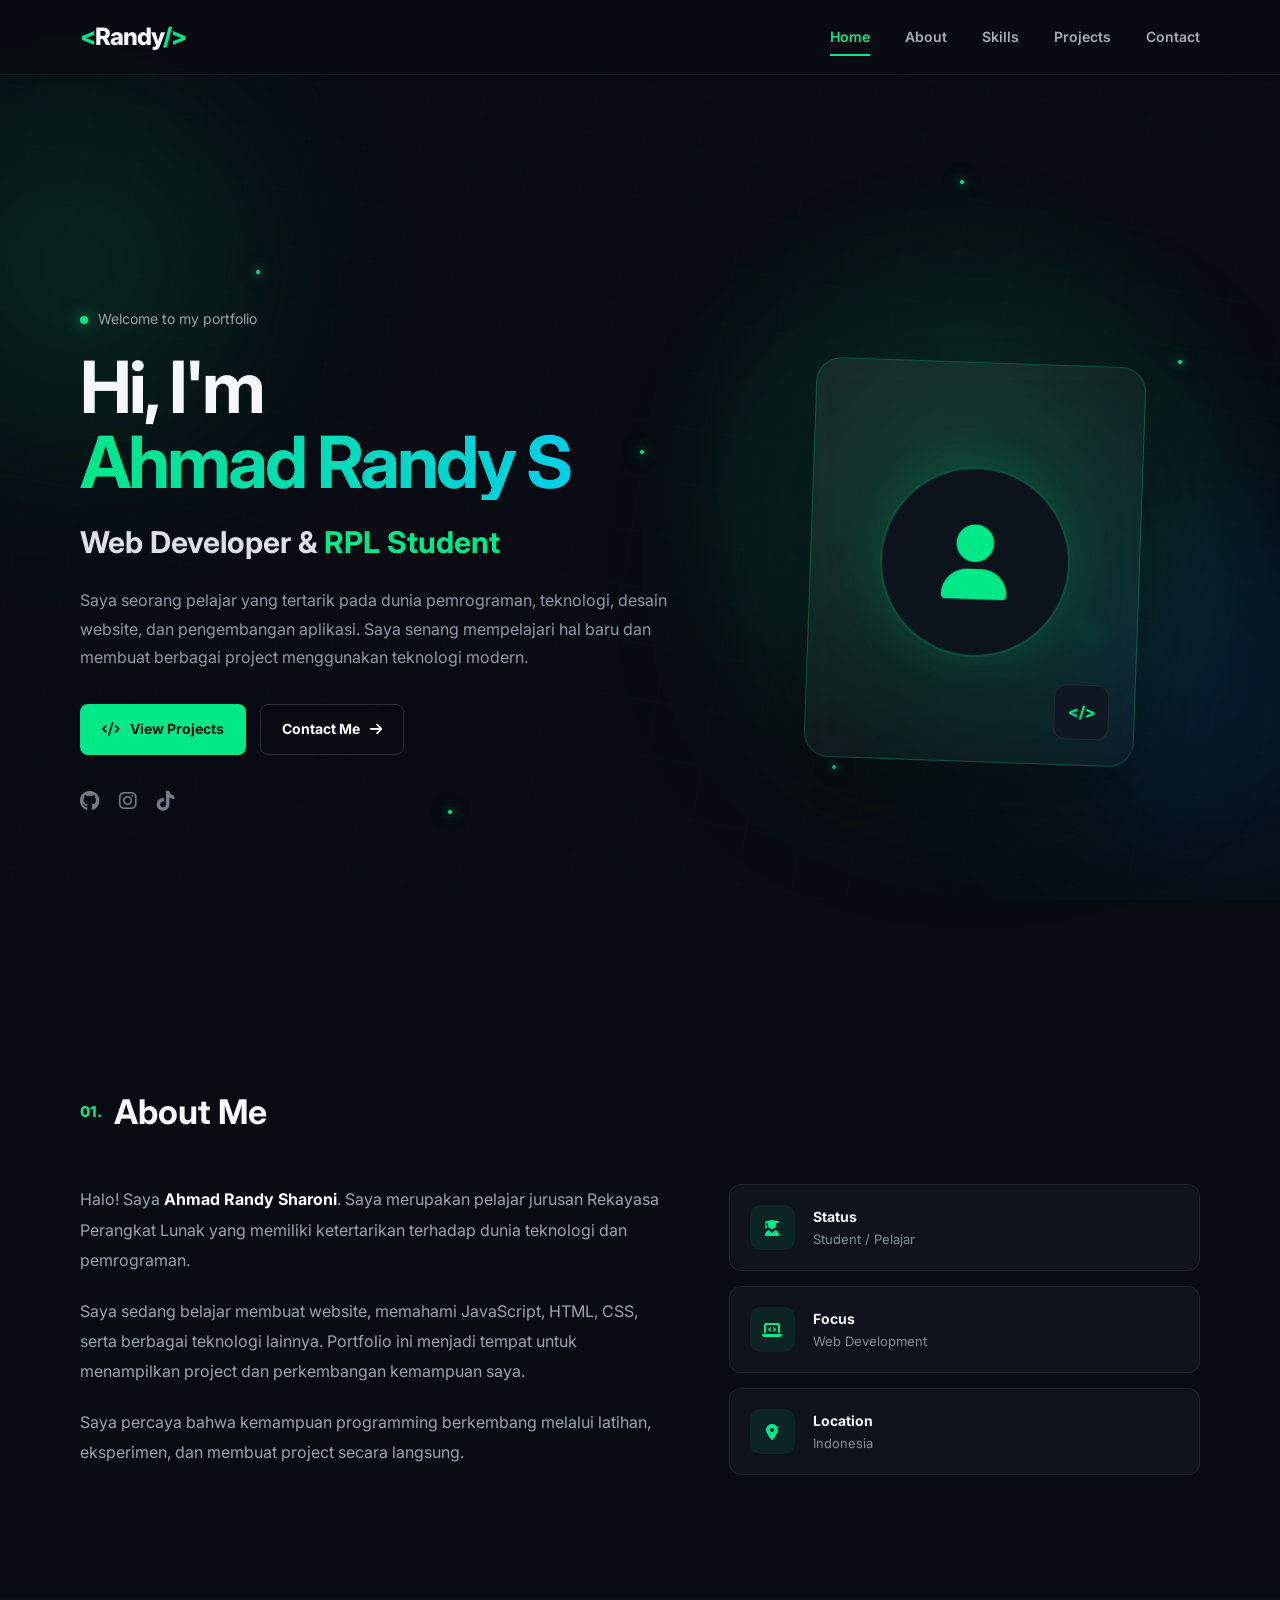
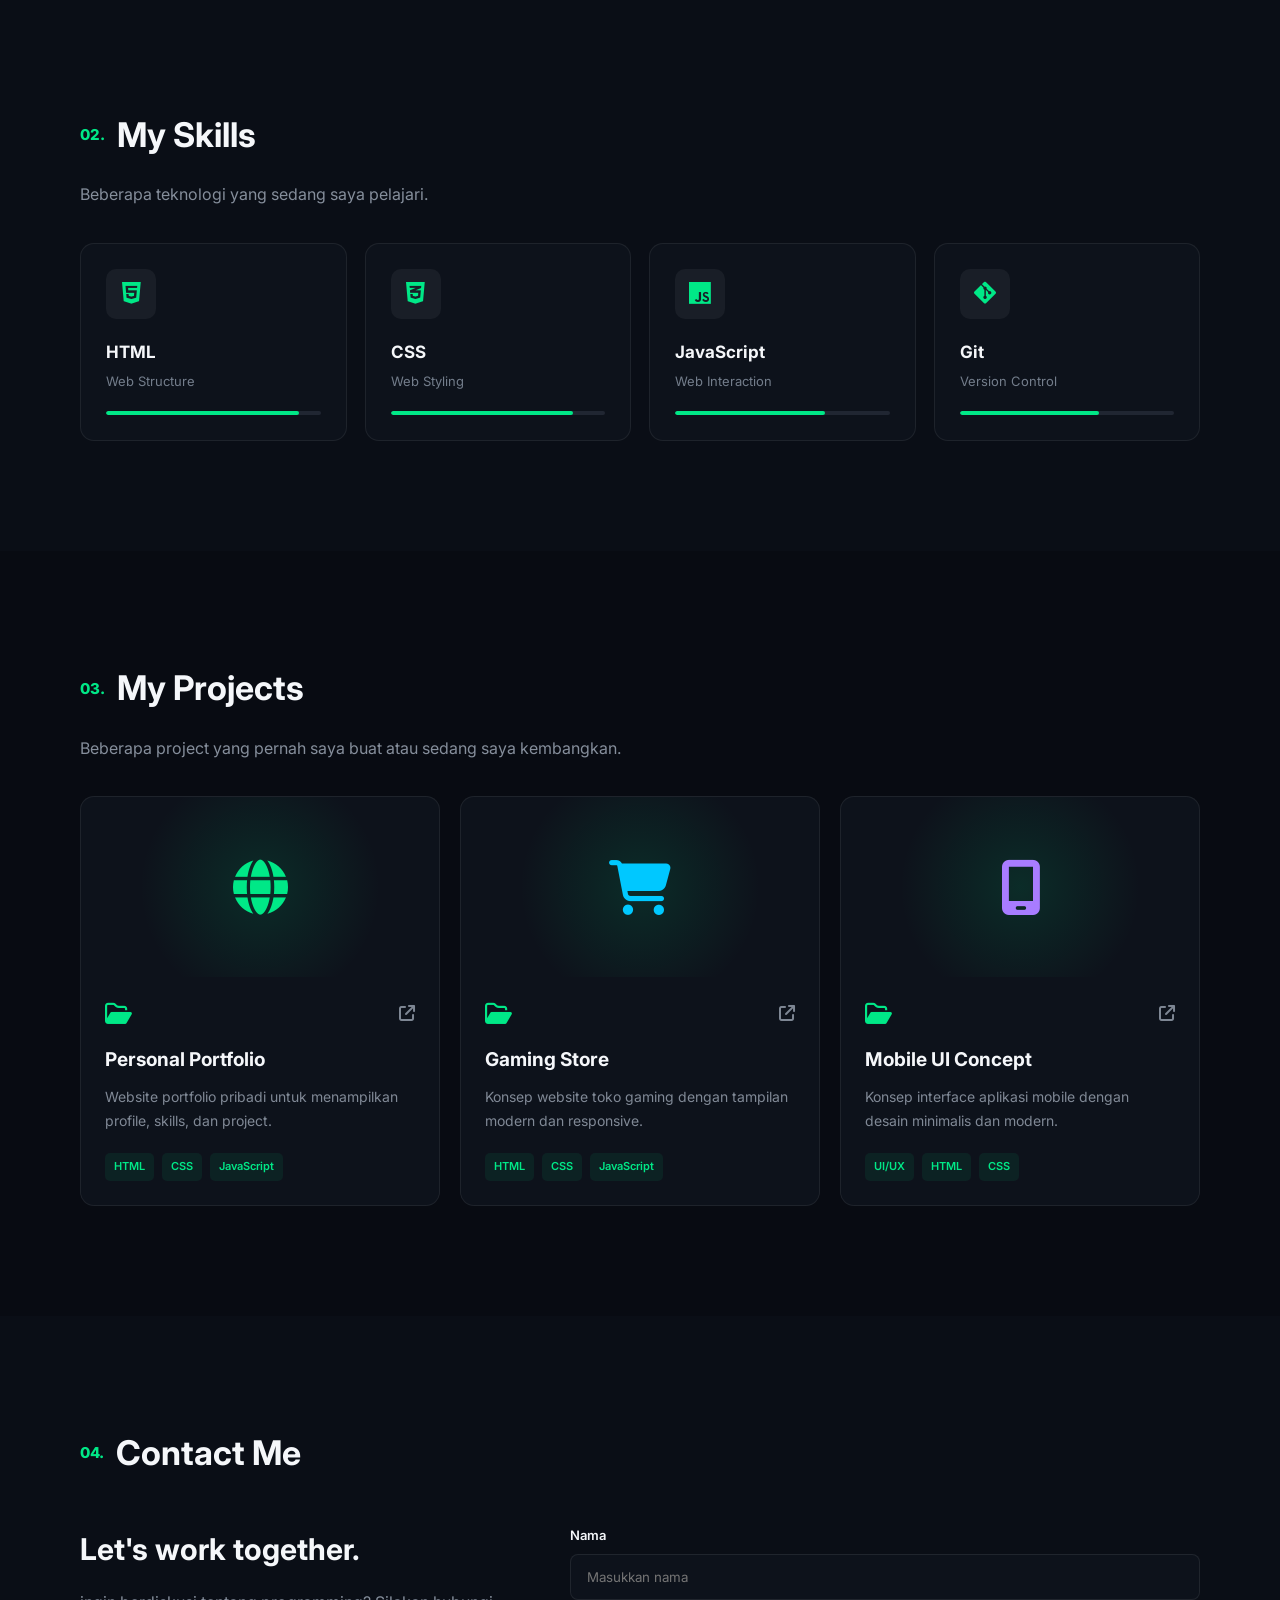
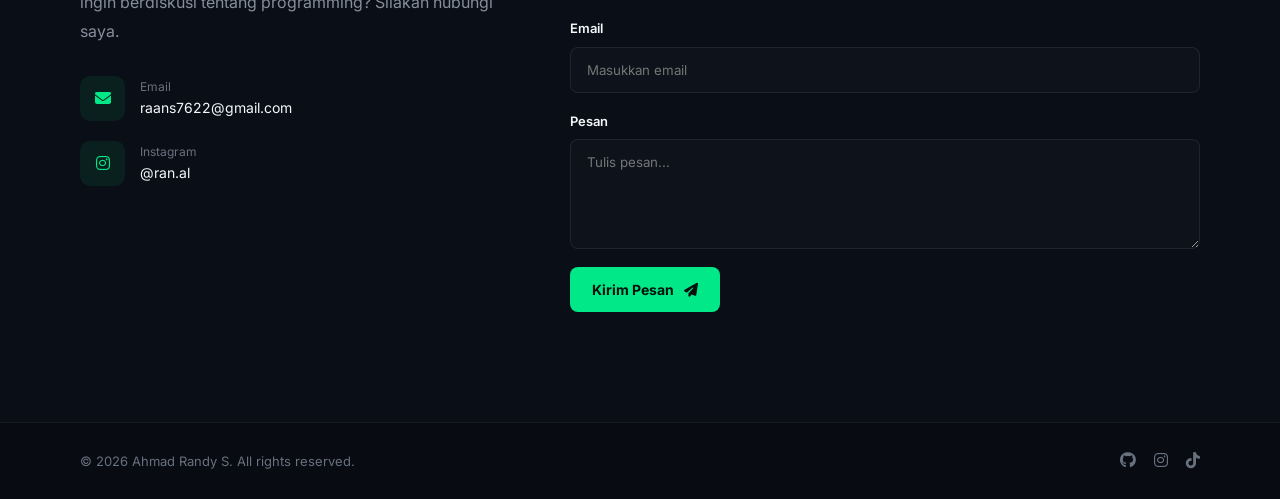
==== index.html @ 03552327 "Add files via upload" ====
<!DOCTYPE html>
<html lang="id">
<head>
    <meta charset="UTF-8">
    <meta name="viewport" content="width=device-width, initial-scale=1.0">

    <title>Portfolio | Ahmad Randy S</title>

    <link rel="stylesheet" href="style.css">

    <!-- Google Fonts -->
    <link rel="preconnect" href="https://fonts.googleapis.com">
    <link rel="preconnect" href="https://fonts.gstatic.com" crossorigin>
    <link href="https://fonts.googleapis.com/css2?family=Inter:wght@400;500;600;700;800&display=swap" rel="stylesheet">

    <!-- Icons -->
    <link rel="stylesheet"
        href="https://cdnjs.cloudflare.com/ajax/libs/font-awesome/6.5.2/css/all.min.css">
</head>

<body>

    <!-- ================= NAVBAR ================= -->
    <header class="navbar">
        <div class="container nav-container">

            <a href="#home" class="logo">
                <span>&lt;</span>Randy<span>/&gt;</span>
            </a>

            <nav class="nav-menu" id="navMenu">
                <a href="#home" class="active">Home</a>
                <a href="#about">About</a>
                <a href="#skills">Skills</a>
                <a href="#projects">Projects</a>
                <a href="#contact">Contact</a>
            </nav>

            <button class="menu-toggle" id="menuToggle">
                <i class="fa-solid fa-bars"></i>
            </button>

        </div>
    </header>


    <!-- ================= HERO ================= -->
    <main>

        <section class="hero" id="home">
            <div class="container hero-container">

                <div class="hero-content">

                    <p class="hero-small">
                        <span class="green-dot"></span>
                        Welcome to my portfolio
                    </p>

                    <h1>
                        Hi, I'm
                        <span class="gradient-text">Ahmad Randy S</span>
                    </h1>

                    <h2>
                        Web Developer &amp; <span>RPL Student</span>
                    </h2>

                    <p class="hero-description">
                        Saya seorang pelajar yang tertarik pada dunia pemrograman,
                        teknologi, desain website, dan pengembangan aplikasi.
                        Saya senang mempelajari hal baru dan membuat berbagai
                        project menggunakan teknologi modern.
                    </p>

                    <div class="hero-buttons">
                        <a href="#projects" class="btn btn-primary">
                            <i class="fa-solid fa-code"></i>
                            View Projects
                        </a>

                        <a href="#contact" class="btn btn-outline">
                            Contact Me
                            <i class="fa-solid fa-arrow-right"></i>
                        </a>
                    </div>

                    <div class="social-icons">
                        <a href="#" aria-label="GitHub">
                            <i class="fa-brands fa-github"></i>
                        </a>

                        <a href="#" aria-label="Instagram">
                            <i class="fa-brands fa-instagram"></i>
                        </a>

                        <a href="#" aria-label="TikTok">
                            <i class="fa-brands fa-tiktok"></i>
                        </a>
                    </div>

                </div>


                <div class="hero-image">
                    <div class="image-glow"></div>

                    <div class="profile-card">
                        <div class="profile-placeholder">
                            <i class="fa-solid fa-user"></i>
                        </div>

                        <div class="code-decoration">
                            <span>&lt;/&gt;</span>
                        </div>
                    </div>
                </div>

            </div>
        </section>


        <!-- ================= ABOUT ================= -->
        <section class="section" id="about">
            <div class="container">

                <div class="section-title">
                    <span>01.</span>
                    <h2>About Me</h2>
                </div>

                <div class="about-grid">

                    <div class="about-text">
                        <p>
                            Halo! Saya <strong>Ahmad Randy Sharoni</strong>.
                            Saya merupakan pelajar jurusan Rekayasa Perangkat
                            Lunak yang memiliki ketertarikan terhadap dunia
                            teknologi dan pemrograman.
                        </p>

                        <p>
                            Saya sedang belajar membuat website, memahami
                            JavaScript, HTML, CSS, serta berbagai teknologi
                            lainnya. Portfolio ini menjadi tempat untuk
                            menampilkan project dan perkembangan kemampuan saya.
                        </p>

                        <p>
                            Saya percaya bahwa kemampuan programming berkembang
                            melalui latihan, eksperimen, dan membuat project
                            secara langsung.
                        </p>
                    </div>

                    <div class="about-info">

                        <div class="info-card">
                            <i class="fa-solid fa-user-graduate"></i>
                            <div>
                                <h3>Status</h3>
                                <p>Student / Pelajar</p>
                            </div>
                        </div>

                        <div class="info-card">
                            <i class="fa-solid fa-laptop-code"></i>
                            <div>
                                <h3>Focus</h3>
                                <p>Web Development</p>
                            </div>
                        </div>

                        <div class="info-card">
                            <i class="fa-solid fa-location-dot"></i>
                            <div>
                                <h3>Location</h3>
                                <p>Indonesia</p>
                            </div>
                        </div>

                    </div>

                </div>
            </div>
        </section>


        <!-- ================= SKILLS ================= -->
        <section class="section skills-section" id="skills">
            <div class="container">

                <div class="section-title">
                    <span>02.</span>
                    <h2>My Skills</h2>
                </div>

                <p class="section-description">
                    Beberapa teknologi yang sedang saya pelajari.
                </p>

                <div class="skills-grid">

                    <div class="skill-card">
                        <div class="skill-icon html">
                            <i class="fa-brands fa-html5"></i>
                        </div>
                        <h3>HTML</h3>
                        <p>Web Structure</p>
                        <div class="skill-bar">
                            <span style="width: 90%"></span>
                        </div>
                    </div>

                    <div class="skill-card">
                        <div class="skill-icon css">
                            <i class="fa-brands fa-css3-alt"></i>
                        </div>
                        <h3>CSS</h3>
                        <p>Web Styling</p>
                        <div class="skill-bar">
                            <span style="width: 85%"></span>
                        </div>
                    </div>

                    <div class="skill-card">
                        <div class="skill-icon js">
                            <i class="fa-brands fa-js"></i>
                        </div>
                        <h3>JavaScript</h3>
                        <p>Web Interaction</p>
                        <div class="skill-bar">
                            <span style="width: 70%"></span>
                        </div>
                    </div>

                    <div class="skill-card">
                        <div class="skill-icon git">
                            <i class="fa-brands fa-git-alt"></i>
                        </div>
                        <h3>Git</h3>
                        <p>Version Control</p>
                        <div class="skill-bar">
                            <span style="width: 65%"></span>
                        </div>
                    </div>

                </div>

            </div>
        </section>


        <!-- ================= PROJECTS ================= -->
        <section class="section" id="projects">
            <div class="container">

                <div class="section-title">
                    <span>03.</span>
                    <h2>My Projects</h2>
                </div>

                <p class="section-description">
                    Beberapa project yang pernah saya buat atau sedang saya
                    kembangkan.
                </p>

                <div class="projects-grid">

                    <article class="project-card">

                        <div class="project-image">
                            <i class="fa-solid fa-globe"></i>
                        </div>

                        <div class="project-content">
                            <div class="project-top">
                                <i class="fa-regular fa-folder-open"></i>

                                <div>
                                    <a href="#" aria-label="Project link">
                                        <i class="fa-solid fa-arrow-up-right-from-square"></i>
                                    </a>
                                </div>
                            </div>

                            <h3>Personal Portfolio</h3>

                            <p>
                                Website portfolio pribadi untuk menampilkan
                                profile, skills, dan project.
                            </p>

                            <div class="project-tech">
                                <span>HTML</span>
                                <span>CSS</span>
                                <span>JavaScript</span>
                            </div>
                        </div>

                    </article>


                    <article class="project-card">

                        <div class="project-image project-two">
                            <i class="fa-solid fa-cart-shopping"></i>
                        </div>

                        <div class="project-content">
                            <div class="project-top">
                                <i class="fa-regular fa-folder-open"></i>

                                <div>
                                    <a href="#" aria-label="Project link">
                                        <i class="fa-solid fa-arrow-up-right-from-square"></i>
                                    </a>
                                </div>
                            </div>

                            <h3>Gaming Store</h3>

                            <p>
                                Konsep website toko gaming dengan tampilan
                                modern dan responsive.
                            </p>

                            <div class="project-tech">
                                <span>HTML</span>
                                <span>CSS</span>
                                <span>JavaScript</span>
                            </div>
                        </div>

                    </article>


                    <article class="project-card">

                        <div class="project-image project-three">
                            <i class="fa-solid fa-mobile-screen"></i>
                        </div>

                        <div class="project-content">
                            <div class="project-top">
                                <i class="fa-regular fa-folder-open"></i>

                                <div>
                                    <a href="#" aria-label="Project link">
                                        <i class="fa-solid fa-arrow-up-right-from-square"></i>
                                    </a>
                                </div>
                            </div>

                            <h3>Mobile UI Concept</h3>

                            <p>
                                Konsep interface aplikasi mobile dengan
                                desain minimalis dan modern.
                            </p>

                            <div class="project-tech">
                                <span>UI/UX</span>
                                <span>HTML</span>
                                <span>CSS</span>
                            </div>
                        </div>

                    </article>

                </div>

            </div>
        </section>


        <!-- ================= CONTACT ================= -->
        <section class="section contact-section" id="contact">
            <div class="container">

                <div class="section-title">
                    <span>04.</span>
                    <h2>Contact Me</h2>
                </div>

                <div class="contact-container">

                    <div class="contact-text">
                        <h3>Let's work together.</h3>

                        <p>ingin berdiskusi
                            tentang programming? Silakan hubungi saya.
                        </p>

                        <div class="contact-item">
                            <i class="fa-solid fa-envelope"></i>
                            <div>
                                <span>Email</span>
                                <p>raans7622@gmail.com</p>
                            </div>
                        </div>

                        <div class="contact-item">
                            <i class="fa-brands fa-instagram"></i>
                            <div>
                                <span>Instagram</span>
                                <p>@ran.al</p>
                            </div>
                        </div>
                    </div>


                    <form class="contact-form" id="contactForm">

                        <div class="input-group">
                            <label for="name">Nama</label>
                            <input
                                type="text"
                                id="name"
                                placeholder="Masukkan nama"
                                required>
                        </div>

                        <div class="input-group">
                            <label for="email">Email</label>
                            <input
                                type="email"
                                id="email"
                                placeholder="Masukkan email"
                                required>
                        </div>

                        <div class="input-group">
                            <label for="message">Pesan</label>
                            <textarea
                                id="message"
                                rows="5"
                                placeholder="Tulis pesan..."
                                required></textarea>
                        </div>

                        <button type="submit" class="btn btn-primary">
                            Kirim Pesan
                            <i class="fa-solid fa-paper-plane"></i>
                        </button>

                    </form>

                </div>

            </div>
        </section>

    </main>


    <!-- ================= FOOTER ================= -->
    <footer>
        <div class="container footer-container">

            <p>
                © <span id="year"></span> Ahmad Randy S. All rights reserved.
            </p>

            <div class="footer-social">
                <a href="#"><i class="fa-brands fa-github"></i></a>
                <a href="#"><i class="fa-brands fa-instagram"></i></a>
                <a href="#"><i class="fa-brands fa-tiktok"></i></a>
            </div>

        </div>
    </footer>


    <script src="script.js"></script>

</body>
<div class="animated-background">
    <div class="bg-grid"></div>

    <span class="particle"></span>
    <span class="particle"></span>
    <span class="particle"></span>
    <span class="particle"></span>
    <span class="particle"></span>
    <span class="particle"></span>
    <span class="particle"></span>
    <span class="particle"></span>

    <div class="glow glow-1"></div>
    <div class="glow glow-2"></div>
</div>
</html>
---- style.css ----
/* =====================================================
   RESET
===================================================== */

* {
    margin: 0;
    padding: 0;
    box-sizing: border-box;
}

html {
    scroll-behavior: smooth;
}

body {
    font-family: "Inter", sans-serif;
    background: #080b12;
    color: #f5f7fa;
    line-height: 1.6;
    overflow-x: hidden;
}

a {
    color: inherit;
    text-decoration: none;
}

button,
input,
textarea {
    font-family: inherit;
}

.container {
    width: min(1120px, 90%);
    margin: auto;
}


/* =====================================================
   NAVBAR
===================================================== */

.navbar {
    position: fixed;
    top: 0;
    left: 0;
    width: 100%;
    height: 75px;
    z-index: 1000;

    background: rgba(8, 11, 18, 0.82);
    backdrop-filter: blur(15px);

    border-bottom: 1px solid rgba(255, 255, 255, 0.06);
}

.nav-container {
    height: 100%;
    display: flex;
    align-items: center;
    justify-content: space-between;
}

.logo {
    font-size: 24px;
    font-weight: 800;
    letter-spacing: -1px;
}

.logo span {
    color: #00e887;
}

.nav-menu {
    display: flex;
    gap: 35px;
}

.nav-menu a {
    position: relative;
    color: #a7adb8;
    font-size: 14px;
    font-weight: 600;
    transition: 0.3s;
}

.nav-menu a:hover,
.nav-menu a.active {
    color: #00e887;
}

.nav-menu a::after {
    content: "";
    position: absolute;
    width: 0;
    height: 2px;
    left: 0;
    bottom: -8px;
    background: #00e887;
    transition: 0.3s;
}

.nav-menu a:hover::after,
.nav-menu a.active::after {
    width: 100%;
}

.menu-toggle {
    display: none;
    border: 0;
    background: none;
    color: white;
    font-size: 24px;
    cursor: pointer;
}


/* =====================================================
   HERO
===================================================== */

.hero {
    min-height: 100vh;
    display: flex;
    align-items: center;
    padding-top: 75px;

    background:
        radial-gradient(
            circle at 75% 45%,
            rgba(0, 232, 135, 0.13),
            transparent 30%
        );
}

.hero-container {
    display: grid;
    grid-template-columns: 1.15fr 0.85fr;
    align-items: center;
    gap: 60px;
}

.hero-small {
    display: flex;
    align-items: center;
    gap: 10px;

    color: #9aa2ae;
    font-size: 14px;
    margin-bottom: 18px;
}

.green-dot {
    width: 8px;
    height: 8px;
    border-radius: 50%;
    background: #00e887;
    box-shadow: 0 0 15px #00e887;
}

.hero h1 {
    font-size: clamp(42px, 6vw, 72px);
    line-height: 1.05;
    letter-spacing: -3px;
    margin-bottom: 18px;
}

.gradient-text {
    display: block;

    background: linear-gradient(
        90deg,
        #00e887,
        #00c8ff
    );

    -webkit-background-clip: text;
    -webkit-text-fill-color: transparent;
}

.hero h2 {
    font-size: clamp(20px, 3vw, 30px);
    color: #dce0e6;
    margin-bottom: 20px;
}

.hero h2 span {
    color: #00e887;
}

.hero-description {
    max-width: 620px;
    color: #929aa8;
    font-size: 16px;
    line-height: 1.8;
}

.hero-buttons {
    display: flex;
    gap: 14px;
    margin-top: 32px;
}

.btn {
    display: inline-flex;
    align-items: center;
    justify-content: center;
    gap: 10px;

    padding: 13px 21px;
    border-radius: 8px;

    font-size: 14px;
    font-weight: 700;

    cursor: pointer;
    border: 1px solid transparent;

    transition: 0.3s;
}

.btn-primary {
    background: #00e887;
    color: #06110c;
}

.btn-primary:hover {
    transform: translateY(-3px);
    box-shadow: 0 10px 30px rgba(0, 232, 135, 0.25);
}

.btn-outline {
    border-color: rgba(255, 255, 255, 0.15);
    color: #fff;
}

.btn-outline:hover {
    border-color: #00e887;
    color: #00e887;
}

.social-icons {
    display: flex;
    gap: 20px;
    margin-top: 30px;
}

.social-icons a {
    color: #747c89;
    font-size: 20px;
    transition: 0.3s;
}

.social-icons a:hover {
    color: #00e887;
    transform: translateY(-3px);
}


/* =====================================================
   PROFILE IMAGE
===================================================== */

.hero-image {
    position: relative;
    display: flex;
    justify-content: center;
    align-items: center;
}

.image-glow {
    position: absolute;

    width: 300px;
    height: 300px;

    background: #00e887;
    filter: blur(130px);
    opacity: 0.12;
}

.profile-card {
    position: relative;

    width: 330px;
    height: 400px;

    display: flex;
    align-items: center;
    justify-content: center;

    border: 1px solid rgba(0, 232, 135, 0.25);
    border-radius: 25px;

    background:
        linear-gradient(
            145deg,
            rgba(255,255,255,0.06),
            rgba(255,255,255,0.015)
        );

    backdrop-filter: blur(10px);

    transform: rotate(2deg);

    box-shadow:
        0 30px 80px rgba(0, 0, 0, 0.4);
}

.profile-placeholder {
    width: 190px;
    height: 190px;

    border-radius: 50%;

    display: flex;
    align-items: center;
    justify-content: center;

    font-size: 75px;
    color: #00e887;

    border: 2px solid rgba(0, 232, 135, 0.3);

    background: #0d131d;

    box-shadow:
        0 0 50px rgba(0, 232, 135, 0.12);
}

.code-decoration {
    position: absolute;
    bottom: 25px;
    right: 25px;

    width: 55px;
    height: 55px;

    display: flex;
    align-items: center;
    justify-content: center;

    border-radius: 12px;

    background: #101722;
    border: 1px solid rgba(255,255,255,0.08);

    color: #00e887;
    font-weight: 800;
}


/* =====================================================
   SECTION
===================================================== */

.section {
    padding: 110px 0;
}

.section-title {
    display: flex;
    align-items: center;
    gap: 12px;
    margin-bottom: 45px;
}

.section-title span {
    color: #00e887;
    font-weight: 800;
    font-size: 15px;
}

.section-title h2 {
    font-size: 34px;
}

.section-description {
    color: #858e9b;
    margin-top: -25px;
    margin-bottom: 35px;
}


/* =====================================================
   ABOUT
===================================================== */

.about-grid {
    display: grid;
    grid-template-columns: 1fr 0.8fr;
    gap: 60px;
}

.about-text p {
    color: #9ca4b1;
    margin-bottom: 20px;
    line-height: 1.9;
}

.about-text strong {
    color: #fff;
}

.about-info {
    display: flex;
    flex-direction: column;
    gap: 15px;
}

.info-card {
    display: flex;
    align-items: center;
    gap: 18px;

    padding: 20px;

    background: #0d121b;
    border: 1px solid rgba(255,255,255,0.07);
    border-radius: 12px;

    transition: 0.3s;
}

.info-card:hover {
    transform: translateX(5px);
    border-color: rgba(0,232,135,0.25);
}

.info-card > i {
    width: 45px;
    height: 45px;

    display: flex;
    align-items: center;
    justify-content: center;

    border-radius: 10px;

    color: #00e887;
    background: rgba(0,232,135,0.08);
}

.info-card h3 {
    font-size: 14px;
}

.info-card p {
    color: #858e9b;
    font-size: 13px;
}


/* =====================================================
   SKILLS
===================================================== */

.skills-section {
    background: #0a0e16;
}

.skills-grid {
    display: grid;
    grid-template-columns: repeat(4, 1fr);
    gap: 18px;
}

.skill-card {
    padding: 25px;

    border: 1px solid rgba(255,255,255,0.07);
    background: #0d121b;

    border-radius: 14px;

    transition: 0.3s;
}

.skill-card:hover {
    transform: translateY(-7px);
    border-color: rgba(0,232,135,0.25);
}

.skill-icon {
    width: 50px;
    height: 50px;

    display: flex;
    align-items: center;
    justify-content: center;

    border-radius: 10px;

    background: rgba(255,255,255,0.05);

    font-size: 25px;
    color: #00e887;

    margin-bottom: 20px;
}

.skill-card h3 {
    font-size: 17px;
}

.skill-card p {
    color: #737d8b;
    font-size: 13px;
    margin-top: 5px;
}

.skill-bar {
    height: 4px;
    margin-top: 20px;

    background: #202632;
    border-radius: 10px;
    overflow: hidden;
}

.skill-bar span {
    display: block;
    height: 100%;
    background: #00e887;
    border-radius: inherit;
}


/* =====================================================
   PROJECTS
===================================================== */

.projects-grid {
    display: grid;
    grid-template-columns: repeat(3, 1fr);
    gap: 20px;
}

.project-card {
    overflow: hidden;

    background: #0d121b;
    border: 1px solid rgba(255,255,255,0.07);

    border-radius: 14px;

    transition: 0.3s;
}

.project-card:hover {
    transform: translateY(-8px);
    border-color: rgba(0,232,135,0.25);
}

.project-image {
    height: 180px;

    display: flex;
    align-items: center;
    justify-content: center;

    font-size: 55px;
    color: #00e887;

    background:
        radial-gradient(
            circle,
            rgba(0,232,135,0.12),
            transparent 60%
        );
}

.project-two {
    color: #00c8ff;
}

.project-three {
    color: #a87cff;
}

.project-content {
    padding: 24px;
}

.project-top {
    display: flex;
    justify-content: space-between;
    margin-bottom: 18px;
}

.project-top > i {
    color: #00e887;
    font-size: 24px;
}

.project-top a {
    color: #7e8794;
}

.project-top a:hover {
    color: #00e887;
}

.project-content h3 {
    font-size: 19px;
    margin-bottom: 10px;
}

.project-content p {
    color: #808996;
    font-size: 14px;
    line-height: 1.7;
}

.project-tech {
    display: flex;
    gap: 8px;
    flex-wrap: wrap;

    margin-top: 20px;
}

.project-tech span {
    padding: 5px 9px;

    border-radius: 5px;

    background: rgba(0,232,135,0.07);
    color: #00e887;

    font-size: 11px;
    font-weight: 600;
}


/* =====================================================
   CONTACT
===================================================== */

.contact-section {
    background: #0a0e16;
}

.contact-container {
    display: grid;
    grid-template-columns: 0.8fr 1.2fr;
    gap: 70px;
}

.contact-text h3 {
    font-size: 30px;
    margin-bottom: 15px;
}

.contact-text > p {
    color: #858e9b;
    line-height: 1.8;
    margin-bottom: 30px;
}

.contact-item {
    display: flex;
    align-items: center;
    gap: 15px;

    margin-bottom: 20px;
}

.contact-item > i {
    width: 45px;
    height: 45px;

    display: flex;
    align-items: center;
    justify-content: center;

    color: #00e887;
    background: rgba(0,232,135,0.08);
    border-radius: 10px;
}

.contact-item span {
    display: block;
    font-size: 12px;
    color: #68717e;
}

.contact-item p {
    font-size: 14px;
}

.contact-form {
    display: flex;
    flex-direction: column;
    gap: 18px;
}

.input-group {
    display: flex;
    flex-direction: column;
    gap: 8px;
}

.input-group label {
    font-size: 13px;
    font-weight: 600;
}

.input-group input,
.input-group textarea {
    width: 100%;

    padding: 14px 16px;

    color: white;
    background: #0d121b;

    border: 1px solid rgba(255,255,255,0.08);
    border-radius: 8px;

    outline: none;
    resize: vertical;

    transition: 0.3s;
}

.input-group input:focus,
.input-group textarea:focus {
    border-color: #00e887;
    box-shadow: 0 0 0 3px rgba(0,232,135,0.07);
}

.contact-form .btn {
    align-self: flex-start;
}


/* =====================================================
   FOOTER
===================================================== */

footer {
    border-top: 1px solid rgba(255,255,255,0.06);
    padding: 25px 0;
}

.footer-container {
    display: flex;
    align-items: center;
    justify-content: space-between;
}

footer p {
    color: #68717e;
    font-size: 13px;
}

.footer-social {
    display: flex;
    gap: 18px;
}

.footer-social a {
    color: #68717e;
    transition: 0.3s;
}

.footer-social a:hover {
    color: #00e887;
}


/* =====================================================
   RESPONSIVE
===================================================== */

@media (max-width: 900px) {

    .hero-container {
        grid-template-columns: 1fr;
        text-align: center;
    }

    .hero-content {
        display: flex;
        flex-direction: column;
        align-items: center;
    }

    .hero-description {
        max-width: 700px;
    }

    .hero-image {
        display: none;
    }

    .about-grid {
        grid-template-columns: 1fr;
    }

    .skills-grid {
        grid-template-columns: repeat(2, 1fr);
    }

    .projects-grid {
        grid-template-columns: 1fr;
    }

    .contact-container {
        grid-template-columns: 1fr;
    }
}


@media (max-width: 650px) {

    .navbar {
        height: 65px;
    }

    .menu-toggle {
        display: block;
    }

    .nav-menu {
        position: absolute;

        top: 65px;
        left: 0;

        width: 100%;

        display: flex;
        flex-direction: column;

        padding: 25px;

        background: #0a0e16;

        border-bottom: 1px solid rgba(255,255,255,0.08);

        transform: translateY(-150%);
        transition: 0.3s;
    }

    .nav-menu.show {
        transform: translateY(0);
    }

    .nav-menu a {
        padding: 10px 0;
    }

    .hero h1 {
        font-size: 45px;
        letter-spacing: -2px;
    }

    .hero-buttons {
        flex-direction: column;
        width: 100%;
    }

    .hero-buttons .btn {
        width: 100%;
    }

    .skills-grid {
        grid-template-columns: 1fr;
    }

    .section {
        padding: 80px 0;
    }

    .section-title h2 {
        font-size: 28px;
    }

    .footer-container {
        flex-direction: column;
        gap: 15px;
    }
}

/* =========================================
   ANIMATED BACKGROUND
========================================= */

.animated-background {
    position: fixed;
    inset: 0;

    width: 100%;
    height: 100%;

    overflow: hidden;
    pointer-events: none;

    z-index: -1;

    background: #080b12;
}


/* Grid bergerak */

.bg-grid {
    position: absolute;
    inset: -100%;

    width: 300%;
    height: 300%;

    opacity: 0.12;

    background-image:
        linear-gradient(
            rgba(0, 232, 135, 0.15) 1px,
            transparent 1px
        ),
        linear-gradient(
            90deg,
            rgba(0, 232, 135, 0.15) 1px,
            transparent 1px
        );

    background-size: 55px 55px;

    transform: rotate(10deg);

    animation: gridMove 18s linear infinite;
}

@keyframes gridMove {

    0% {
        transform: rotate(10deg) translate(0, 0);
    }

    100% {
        transform: rotate(10deg) translate(55px, 55px);
    }
}


/* =========================================
   GLOW
========================================= */

.glow {
    position: absolute;

    width: 350px;
    height: 350px;

    border-radius: 50%;

    filter: blur(100px);

    opacity: 0.12;
}

.glow-1 {
    background: #00e887;

    top: 10%;
    left: -100px;

    animation: glowMove1 10s ease-in-out infinite alternate;
}

.glow-2 {
    background: #008cff;

    right: -100px;
    bottom: 5%;

    animation: glowMove2 13s ease-in-out infinite alternate;
}

@keyframes glowMove1 {

    0% {
        transform: translate(0, 0);
    }

    100% {
        transform: translate(250px, 200px);
    }
}

@keyframes glowMove2 {

    0% {
        transform: translate(0, 0);
    }

    100% {
        transform: translate(-250px, -180px);
    }
}


/* =========================================
   PARTICLES
========================================= */

.particle {
    position: absolute;

    width: 4px;
    height: 4px;

    border-radius: 50%;

    background: #00e887;

    box-shadow:
        0 0 8px #00e887,
        0 0 18px rgba(0, 232, 135, 0.5);

    animation: particleFloat linear infinite;
}


/* Posisi particle */

.particle:nth-child(2) {
    left: 10%;
    top: 80%;
    animation-duration: 9s;
}

.particle:nth-child(3) {
    left: 20%;
    top: 30%;
    animation-duration: 12s;
}

.particle:nth-child(4) {
    left: 35%;
    top: 90%;
    animation-duration: 10s;
}

.particle:nth-child(5) {
    left: 50%;
    top: 50%;
    animation-duration: 14s;
}

.particle:nth-child(6) {
    left: 65%;
    top: 85%;
    animation-duration: 11s;
}

.particle:nth-child(7) {
    left: 75%;
    top: 20%;
    animation-duration: 13s;
}

.particle:nth-child(8) {
    left: 85%;
    top: 70%;
    animation-duration: 9s;
}

.particle:nth-child(9) {
    left: 92%;
    top: 40%;
    animation-duration: 15s;
}


@keyframes particleFloat {

    0% {
        transform:
            translateY(80px)
            translateX(0)
            scale(0.5);

        opacity: 0;
    }

    20% {
        opacity: 1;
    }

    50% {
        transform:
            translateY(-150px)
            translateX(40px)
            scale(1);
    }

    80% {
        opacity: 0.8;
    }

    100% {
        transform:
            translateY(-350px)
            translateX(-30px)
            scale(0.3);

        opacity: 0;
    }
}


/* =========================================
   AGAR CONTENT DI ATAS BACKGROUND
========================================= */

.navbar,
main,
footer {
    position: relative;
}
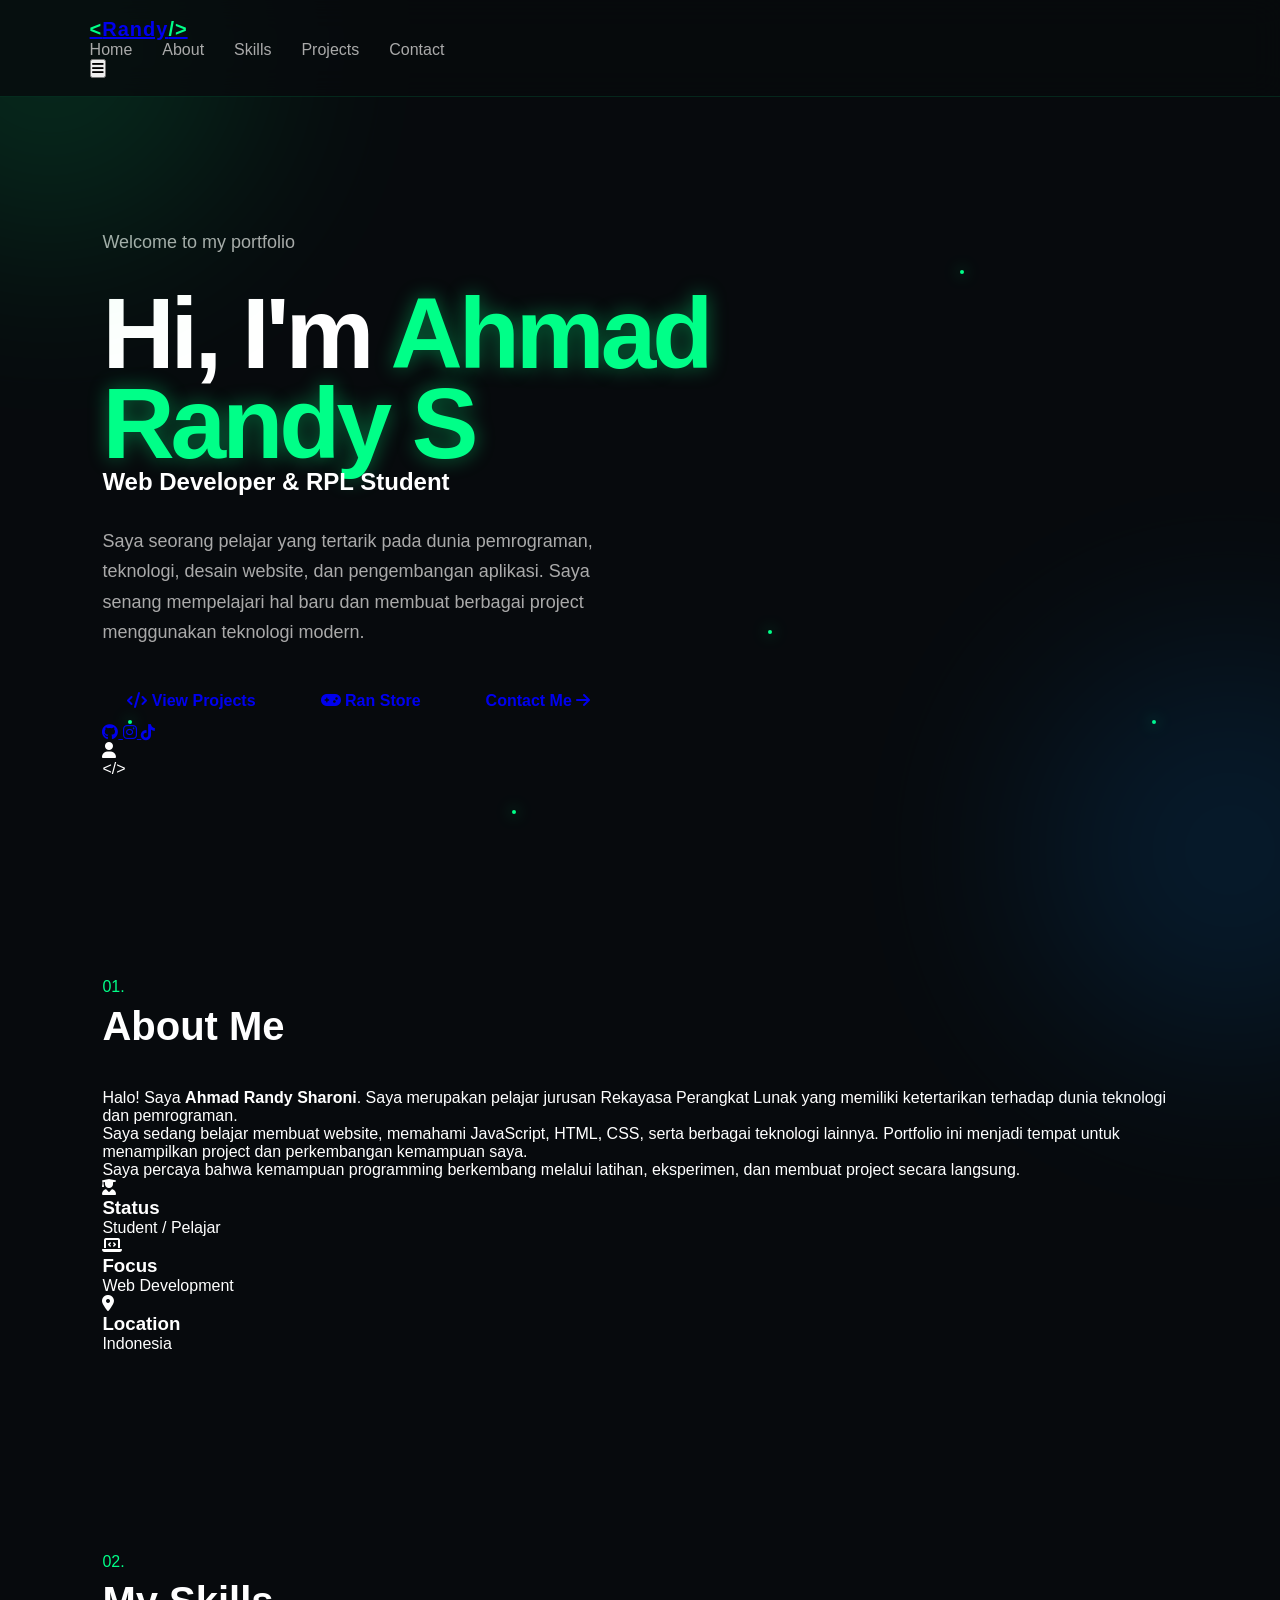
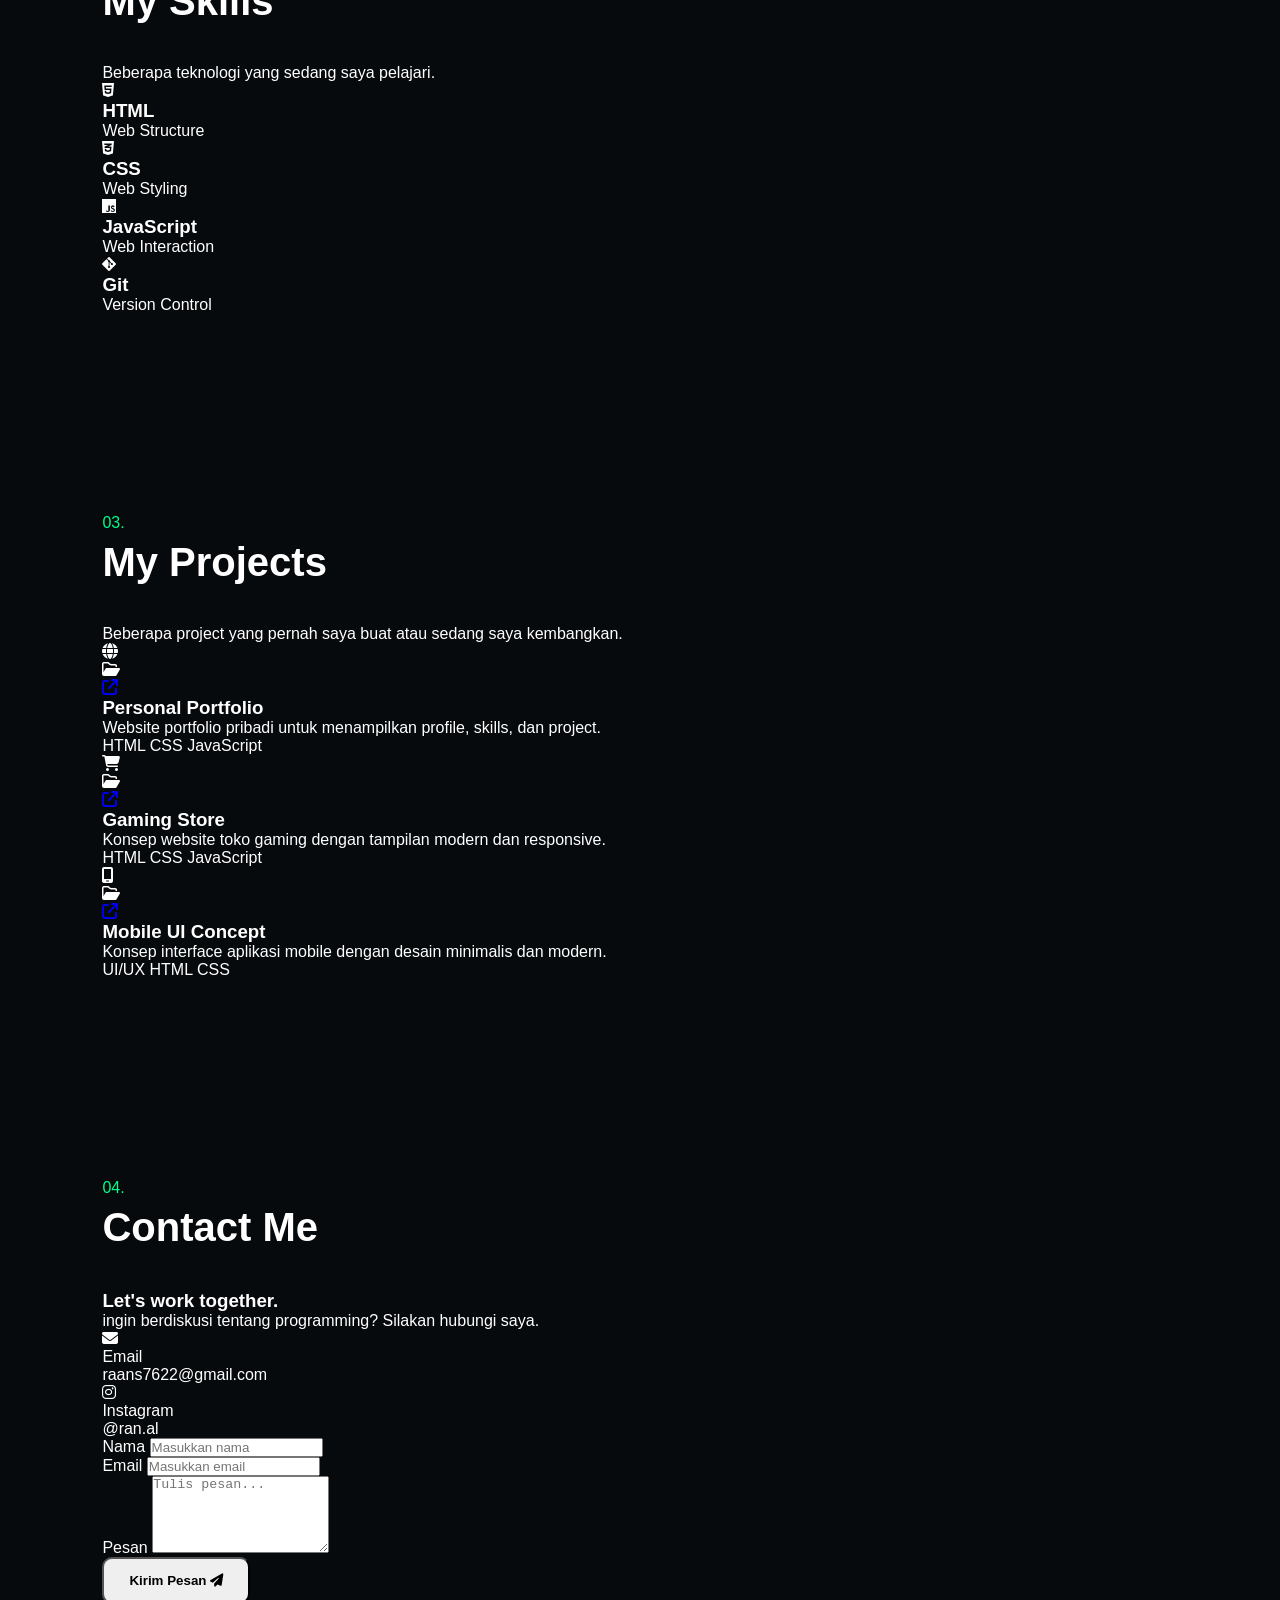
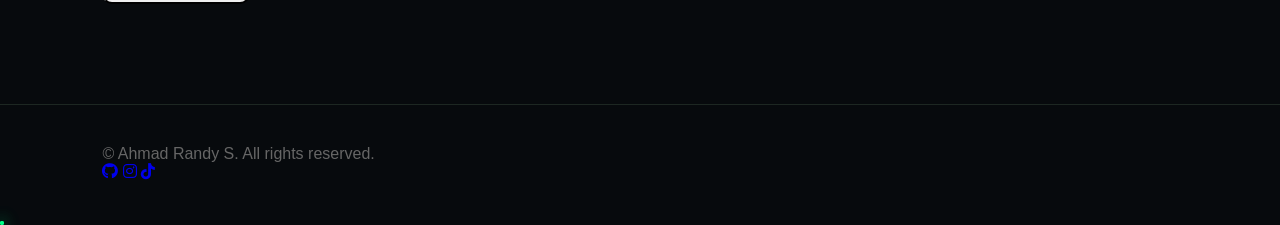
==== commit eb735cec: "Add files via upload" ====
--- a/index.html
+++ b/index.html
@@ -78,6 +78,10 @@
                             <i class="fa-solid fa-code"></i>
                             View Projects
                         </a>
+                        <a href="store/Store.html" class="btn Ran-Store-btn">
+    <i class="fa-solid fa-gamepad"></i>
+    Ran Store
+</a>
 
                         <a href="#contact" class="btn btn-outline">
                             Contact Me
--- a/style.css
+++ b/style.css
@@ -1,7 +1,3 @@
-/* =====================================================
-   RESET
-===================================================== */
-
 * {
     margin: 0;
     padding: 0;
@@ -13,1113 +9,959 @@
 }
 
 body {
-    font-family: "Inter", sans-serif;
-    background: #080b12;
-    color: #f5f7fa;
-    line-height: 1.6;
+    font-family: Arial, Helvetica, sans-serif;
+    background: #070a0d;
+    color: white;
     overflow-x: hidden;
 }
 
-a {
-    color: inherit;
-    text-decoration: none;
-}
-
-button,
-input,
-textarea {
-    font-family: inherit;
-}
-
-.container {
-    width: min(1120px, 90%);
-    margin: auto;
-}
-
-
-/* =====================================================
-   NAVBAR
-===================================================== */
+
+/* BACKGROUND */
+
+.background {
+    position: fixed;
+    inset: 0;
+    z-index: -10;
+    overflow: hidden;
+    background: #070a0d;
+}
+
+.grid {
+    position: absolute;
+    width: 200%;
+    height: 200%;
+
+    background-image:
+        linear-gradient(rgba(0,255,140,.08) 1px, transparent 1px),
+        linear-gradient(90deg, rgba(0,255,140,.08) 1px, transparent 1px);
+
+    background-size: 50px 50px;
+
+    transform: rotate(8deg);
+
+    animation: gridMove 15s linear infinite;
+}
+
+@keyframes gridMove {
+    from {
+        transform: rotate(8deg) translate(0,0);
+    }
+
+    to {
+        transform: rotate(8deg) translate(50px,50px);
+    }
+}
+
+.glow {
+    position: absolute;
+    width: 400px;
+    height: 400px;
+
+    border-radius: 50%;
+    filter: blur(100px);
+
+    opacity: .13;
+}
+
+.glow-1 {
+    background: #00ff88;
+    top: -150px;
+    left: -150px;
+
+    animation: glow1 8s infinite alternate;
+}
+
+.glow-2 {
+    background: #008cff;
+    right: -150px;
+    bottom: -150px;
+
+    animation: glow2 10s infinite alternate;
+}
+
+@keyframes glow1 {
+    to {
+        transform: translate(300px,300px);
+    }
+}
+
+@keyframes glow2 {
+    to {
+        transform: translate(-300px,-250px);
+    }
+}
+
+
+/* PARTICLES */
+
+.particle {
+    position: absolute;
+
+    width: 4px;
+    height: 4px;
+
+    background: #00ff88;
+    border-radius: 50%;
+
+    box-shadow: 0 0 15px #00ff88;
+
+    animation: particle 10s infinite linear;
+}
+
+.particle:nth-child(3) {
+    left: 10%;
+    top: 80%;
+    animation-duration: 8s;
+}
+
+.particle:nth-child(4) {
+    left: 25%;
+    top: 50%;
+    animation-duration: 12s;
+}
+
+.particle:nth-child(5) {
+    left: 40%;
+    top: 90%;
+    animation-duration: 9s;
+}
+
+.particle:nth-child(6) {
+    left: 60%;
+    top: 70%;
+    animation-duration: 11s;
+}
+
+.particle:nth-child(7) {
+    left: 75%;
+    top: 30%;
+    animation-duration: 13s;
+}
+
+.particle:nth-child(8) {
+    left: 90%;
+    top: 80%;
+    animation-duration: 10s;
+}
+
+@keyframes particle {
+
+    0% {
+        transform: translateY(100px);
+        opacity: 0;
+    }
+
+    30% {
+        opacity: 1;
+    }
+
+    100% {
+        transform: translateY(-600px);
+        opacity: 0;
+    }
+}
+
+
+/* NAVBAR */
 
 .navbar {
-    position: fixed;
+    position: sticky;
     top: 0;
-    left: 0;
-    width: 100%;
-    height: 75px;
-    z-index: 1000;
-
-    background: rgba(8, 11, 18, 0.82);
-    backdrop-filter: blur(15px);
-
-    border-bottom: 1px solid rgba(255, 255, 255, 0.06);
-}
-
-.nav-container {
-    height: 100%;
+    z-index: 100;
+
     display: flex;
     align-items: center;
     justify-content: space-between;
+
+    padding: 18px 7%;
+
+    background: rgba(7,10,13,.8);
+    backdrop-filter: blur(15px);
+
+    border-bottom: 1px solid rgba(0,255,140,.12);
 }
 
 .logo {
-    font-size: 24px;
-    font-weight: 800;
-    letter-spacing: -1px;
+    font-size: 20px;
+    font-weight: 900;
+    letter-spacing: 1px;
 }
 
 .logo span {
-    color: #00e887;
-}
-
-.nav-menu {
-    display: flex;
-    gap: 35px;
-}
-
-.nav-menu a {
+    color: #00ff88;
+}
+
+.logo span:last-child {
+    color: #00ff88;
+}
+
+nav {
+    display: flex;
+    gap: 30px;
+}
+
+nav a {
+    color: #aaa;
+    text-decoration: none;
+    transition: .3s;
+}
+
+nav a:hover {
+    color: #00ff88;
+}
+
+.cart-button {
     position: relative;
-    color: #a7adb8;
-    font-size: 14px;
-    font-weight: 600;
-    transition: 0.3s;
-}
-
-.nav-menu a:hover,
-.nav-menu a.active {
-    color: #00e887;
-}
-
-.nav-menu a::after {
-    content: "";
+
+    border: 1px solid #00ff88;
+    background: transparent;
+
+    color: white;
+
+    width: 45px;
+    height: 45px;
+
+    border-radius: 10px;
+
+    font-size: 20px;
+
+    cursor: pointer;
+}
+
+#cartCount {
     position: absolute;
-    width: 0;
-    height: 2px;
-    left: 0;
-    bottom: -8px;
-    background: #00e887;
-    transition: 0.3s;
-}
-
-.nav-menu a:hover::after,
-.nav-menu a.active::after {
-    width: 100%;
-}
-
-.menu-toggle {
-    display: none;
-    border: 0;
-    background: none;
-    color: white;
-    font-size: 24px;
-    cursor: pointer;
-}
-
-
-/* =====================================================
-   HERO
-===================================================== */
-
-.hero {
-    min-height: 100vh;
-    display: flex;
-    align-items: center;
-    padding-top: 75px;
-
-    background:
-        radial-gradient(
-            circle at 75% 45%,
-            rgba(0, 232, 135, 0.13),
-            transparent 30%
-        );
-}
-
-.hero-container {
-    display: grid;
-    grid-template-columns: 1.15fr 0.85fr;
-    align-items: center;
-    gap: 60px;
-}
-
-.hero-small {
-    display: flex;
-    align-items: center;
-    gap: 10px;
-
-    color: #9aa2ae;
-    font-size: 14px;
-    margin-bottom: 18px;
-}
-
-.green-dot {
-    width: 8px;
-    height: 8px;
+
+    top: -8px;
+    right: -8px;
+
+    background: #00ff88;
+    color: #000;
+
+    width: 20px;
+    height: 20px;
+
     border-radius: 50%;
-    background: #00e887;
-    box-shadow: 0 0 15px #00e887;
-}
-
-.hero h1 {
-    font-size: clamp(42px, 6vw, 72px);
-    line-height: 1.05;
-    letter-spacing: -3px;
-    margin-bottom: 18px;
-}
-
-.gradient-text {
-    display: block;
-
-    background: linear-gradient(
-        90deg,
-        #00e887,
-        #00c8ff
-    );
-
-    -webkit-background-clip: text;
-    -webkit-text-fill-color: transparent;
-}
-
-.hero h2 {
-    font-size: clamp(20px, 3vw, 30px);
-    color: #dce0e6;
-    margin-bottom: 20px;
-}
-
-.hero h2 span {
-    color: #00e887;
-}
-
-.hero-description {
-    max-width: 620px;
-    color: #929aa8;
-    font-size: 16px;
-    line-height: 1.8;
-}
-
-.hero-buttons {
-    display: flex;
-    gap: 14px;
-    margin-top: 32px;
-}
-
-.btn {
-    display: inline-flex;
+
+    font-size: 12px;
+    font-weight: bold;
+
+    display: flex;
     align-items: center;
     justify-content: center;
-    gap: 10px;
-
-    padding: 13px 21px;
-    border-radius: 8px;
-
-    font-size: 14px;
-    font-weight: 700;
-
-    cursor: pointer;
-    border: 1px solid transparent;
-
-    transition: 0.3s;
-}
-
-.btn-primary {
-    background: #00e887;
-    color: #06110c;
-}
-
-.btn-primary:hover {
+}
+
+
+/* HERO */
+
+.hero {
+    min-height: 700px;
+
+    display: flex;
+    align-items: center;
+    justify-content: space-between;
+
+    gap: 50px;
+
+    padding: 100px 8%;
+}
+
+.hero-content {
+    max-width: 650px;
+}
+
+.badge {
+    display: inline-block;
+
+    padding: 8px 15px;
+
+    border: 1px solid #00ff88;
+    border-radius: 50px;
+
+    color: #00ff88;
+
+    font-size: 13px;
+
+    margin-bottom: 20px;
+}
+
+.hero h1 {
+    font-size: clamp(55px, 8vw, 100px);
+    line-height: .9;
+
+    letter-spacing: -4px;
+}
+
+.hero h1 span {
+    color: #00ff88;
+
+    text-shadow:
+        0 0 20px rgba(0,255,136,.4);
+}
+
+.hero p {
+    color: #aaa;
+
+    font-size: 18px;
+    line-height: 1.7;
+
+    max-width: 550px;
+
+    margin: 30px 0;
+}
+
+.hero-buttons {
+    display: flex;
+    gap: 15px;
+    flex-wrap: wrap;
+}
+
+
+/* BUTTON */
+
+.btn {
+    display: inline-block;
+
+    padding: 14px 25px;
+
+    border-radius: 10px;
+
+    text-decoration: none;
+
+    font-weight: bold;
+
+    transition: .3s;
+}
+
+.primary {
+    background: #00ff88;
+    color: #001b0d;
+}
+
+.primary:hover {
     transform: translateY(-3px);
-    box-shadow: 0 10px 30px rgba(0, 232, 135, 0.25);
-}
-
-.btn-outline {
-    border-color: rgba(255, 255, 255, 0.15);
-    color: #fff;
-}
-
-.btn-outline:hover {
-    border-color: #00e887;
-    color: #00e887;
-}
-
-.social-icons {
-    display: flex;
-    gap: 20px;
-    margin-top: 30px;
-}
-
-.social-icons a {
-    color: #747c89;
-    font-size: 20px;
-    transition: 0.3s;
-}
-
-.social-icons a:hover {
-    color: #00e887;
-    transform: translateY(-3px);
-}
-
-
-/* =====================================================
-   PROFILE IMAGE
-===================================================== */
-
-.hero-image {
-    position: relative;
-    display: flex;
-    justify-content: center;
-    align-items: center;
-}
-
-.image-glow {
-    position: absolute;
-
-    width: 300px;
-    height: 300px;
-
-    background: #00e887;
-    filter: blur(130px);
-    opacity: 0.12;
-}
-
-.profile-card {
-    position: relative;
-
-    width: 330px;
-    height: 400px;
-
-    display: flex;
+
+    box-shadow:
+        0 0 25px rgba(0,255,136,.5);
+}
+
+.secondary {
+    border: 1px solid #333;
+    color: white;
+}
+
+.secondary:hover {
+    border-color: #00ff88;
+    color: #00ff88;
+}
+
+
+/* HERO CARD */
+
+.hero-card {
+    width: 320px;
+    height: 350px;
+
+    border: 1px solid rgba(0,255,136,.3);
+
+    border-radius: 25px;
+
+    background: rgba(15,20,24,.65);
+
+    backdrop-filter: blur(15px);
+
+    display: flex;
+    flex-direction: column;
+
     align-items: center;
     justify-content: center;
 
-    border: 1px solid rgba(0, 232, 135, 0.25);
-    border-radius: 25px;
-
-    background:
-        linear-gradient(
-            145deg,
-            rgba(255,255,255,0.06),
-            rgba(255,255,255,0.015)
-        );
-
-    backdrop-filter: blur(10px);
-
-    transform: rotate(2deg);
+    text-align: center;
 
     box-shadow:
-        0 30px 80px rgba(0, 0, 0, 0.4);
-}
-
-.profile-placeholder {
-    width: 190px;
-    height: 190px;
-
-    border-radius: 50%;
+        0 0 50px rgba(0,255,136,.08);
+
+    animation: floating 4s ease-in-out infinite;
+}
+
+.controller {
+    font-size: 110px;
+
+    filter:
+        drop-shadow(0 0 20px #00ff88);
+}
+
+.hero-card h3 {
+    color: #00ff88;
+    margin: 15px 0 10px;
+}
+
+.hero-card p {
+    color: #888;
+}
+
+@keyframes floating {
+
+    0%,100% {
+        transform: translateY(0);
+    }
+
+    50% {
+        transform: translateY(-15px);
+    }
+}
+
+
+/* FEATURES */
+
+.features {
+    display: grid;
+
+    grid-template-columns:
+        repeat(4,1fr);
+
+    gap: 15px;
+
+    padding: 40px 8%;
+}
+
+.feature {
+    padding: 25px;
+
+    background: rgba(15,20,24,.7);
+
+    border: 1px solid #1d2722;
+
+    border-radius: 15px;
+
+    transition: .3s;
+}
+
+.feature:hover {
+    border-color: #00ff88;
+    transform: translateY(-5px);
+}
+
+.feature div {
+    font-size: 30px;
+}
+
+.feature h3 {
+    margin: 15px 0 8px;
+}
+
+.feature p {
+    color: #777;
+    font-size: 14px;
+}
+
+
+/* SECTION */
+
+.section {
+    padding: 100px 8%;
+}
+
+.section-title {
+    margin-bottom: 40px;
+}
+
+.section-title p {
+    color: #00ff88;
+    font-size: 12px;
+    letter-spacing: 3px;
+}
+
+.section-title h2 {
+    font-size: 40px;
+    margin-top: 8px;
+}
+
+.section-title span {
+    color: #00ff88;
+}
+
+
+/* CATEGORIES */
+
+.categories {
+    display: grid;
+
+    grid-template-columns:
+        repeat(4,1fr);
+
+    gap: 15px;
+}
+
+.category {
+    padding: 35px 20px;
+
+    text-align: center;
+
+    background: rgba(15,20,24,.7);
+
+    border: 1px solid #1d2722;
+
+    border-radius: 15px;
+
+    cursor: pointer;
+
+    transition: .3s;
+}
+
+.category:hover {
+    border-color: #00ff88;
+
+    transform: translateY(-7px);
+
+    box-shadow:
+        0 10px 30px rgba(0,255,136,.08);
+}
+
+.category div {
+    font-size: 40px;
+    margin-bottom: 15px;
+}
+
+.category h3 {
+    font-size: 16px;
+}
+
+
+/* PRODUCTS */
+
+.products {
+    display: grid;
+
+    grid-template-columns:
+        repeat(3,1fr);
+
+    gap: 20px;
+}
+
+.product {
+    overflow: hidden;
+
+    background: rgba(15,20,24,.8);
+
+    border: 1px solid #1d2722;
+
+    border-radius: 18px;
+
+    transition: .3s;
+}
+
+.product:hover {
+    transform: translateY(-8px);
+
+    border-color: #00ff88;
+
+    box-shadow:
+        0 15px 40px rgba(0,255,136,.08);
+}
+
+.product-image {
+    height: 210px;
 
     display: flex;
     align-items: center;
     justify-content: center;
 
-    font-size: 75px;
-    color: #00e887;
-
-    border: 2px solid rgba(0, 232, 135, 0.3);
-
-    background: #0d131d;
-
-    box-shadow:
-        0 0 50px rgba(0, 232, 135, 0.12);
-}
-
-.code-decoration {
-    position: absolute;
-    bottom: 25px;
-    right: 25px;
-
-    width: 55px;
-    height: 55px;
-
-    display: flex;
-    align-items: center;
-    justify-content: center;
-
-    border-radius: 12px;
-
-    background: #101722;
-    border: 1px solid rgba(255,255,255,0.08);
-
-    color: #00e887;
-    font-weight: 800;
-}
-
-
-/* =====================================================
-   SECTION
-===================================================== */
-
-.section {
-    padding: 110px 0;
-}
-
-.section-title {
-    display: flex;
-    align-items: center;
-    gap: 12px;
-    margin-bottom: 45px;
-}
-
-.section-title span {
-    color: #00e887;
-    font-weight: 800;
-    font-size: 15px;
-}
-
-.section-title h2 {
-    font-size: 34px;
-}
-
-.section-description {
-    color: #858e9b;
-    margin-top: -25px;
-    margin-bottom: 35px;
-}
-
-
-/* =====================================================
-   ABOUT
-===================================================== */
-
-.about-grid {
-    display: grid;
-    grid-template-columns: 1fr 0.8fr;
-    gap: 60px;
-}
-
-.about-text p {
-    color: #9ca4b1;
-    margin-bottom: 20px;
-    line-height: 1.9;
-}
-
-.about-text strong {
-    color: #fff;
-}
-
-.about-info {
-    display: flex;
-    flex-direction: column;
-    gap: 15px;
-}
-
-.info-card {
-    display: flex;
-    align-items: center;
-    gap: 18px;
-
-    padding: 20px;
-
-    background: #0d121b;
-    border: 1px solid rgba(255,255,255,0.07);
-    border-radius: 12px;
-
-    transition: 0.3s;
-}
-
-.info-card:hover {
-    transform: translateX(5px);
-    border-color: rgba(0,232,135,0.25);
-}
-
-.info-card > i {
-    width: 45px;
-    height: 45px;
-
-    display: flex;
-    align-items: center;
-    justify-content: center;
-
-    border-radius: 10px;
-
-    color: #00e887;
-    background: rgba(0,232,135,0.08);
-}
-
-.info-card h3 {
-    font-size: 14px;
-}
-
-.info-card p {
-    color: #858e9b;
-    font-size: 13px;
-}
-
-
-/* =====================================================
-   SKILLS
-===================================================== */
-
-.skills-section {
-    background: #0a0e16;
-}
-
-.skills-grid {
-    display: grid;
-    grid-template-columns: repeat(4, 1fr);
-    gap: 18px;
-}
-
-.skill-card {
-    padding: 25px;
-
-    border: 1px solid rgba(255,255,255,0.07);
-    background: #0d121b;
-
-    border-radius: 14px;
-
-    transition: 0.3s;
-}
-
-.skill-card:hover {
-    transform: translateY(-7px);
-    border-color: rgba(0,232,135,0.25);
-}
-
-.skill-icon {
-    width: 50px;
-    height: 50px;
-
-    display: flex;
-    align-items: center;
-    justify-content: center;
-
-    border-radius: 10px;
-
-    background: rgba(255,255,255,0.05);
-
-    font-size: 25px;
-    color: #00e887;
-
-    margin-bottom: 20px;
-}
-
-.skill-card h3 {
-    font-size: 17px;
-}
-
-.skill-card p {
-    color: #737d8b;
-    font-size: 13px;
-    margin-top: 5px;
-}
-
-.skill-bar {
-    height: 4px;
-    margin-top: 20px;
-
-    background: #202632;
-    border-radius: 10px;
-    overflow: hidden;
-}
-
-.skill-bar span {
-    display: block;
-    height: 100%;
-    background: #00e887;
-    border-radius: inherit;
-}
-
-
-/* =====================================================
-   PROJECTS
-===================================================== */
-
-.projects-grid {
-    display: grid;
-    grid-template-columns: repeat(3, 1fr);
-    gap: 20px;
-}
-
-.project-card {
-    overflow: hidden;
-
-    background: #0d121b;
-    border: 1px solid rgba(255,255,255,0.07);
-
-    border-radius: 14px;
-
-    transition: 0.3s;
-}
-
-.project-card:hover {
-    transform: translateY(-8px);
-    border-color: rgba(0,232,135,0.25);
-}
-
-.project-image {
-    height: 180px;
-
-    display: flex;
-    align-items: center;
-    justify-content: center;
-
-    font-size: 55px;
-    color: #00e887;
+    position: relative;
+
+    font-size: 90px;
 
     background:
         radial-gradient(
             circle,
-            rgba(0,232,135,0.12),
-            transparent 60%
+            rgba(0,255,136,.12),
+            transparent 65%
         );
-}
-
-.project-two {
-    color: #00c8ff;
-}
-
-.project-three {
-    color: #a87cff;
-}
-
-.project-content {
-    padding: 24px;
-}
-
-.project-top {
-    display: flex;
+
+    border-bottom: 1px solid #1d2722;
+}
+
+.product-image span {
+    position: absolute;
+
+    top: 15px;
+    right: 15px;
+
+    padding: 5px 9px;
+
+    border-radius: 5px;
+
+    background: #00ff88;
+    color: #001b0d;
+
+    font-size: 10px;
+    font-weight: bold;
+}
+
+.product-info {
+    padding: 22px;
+}
+
+.product-info small {
+    color: #00ff88;
+
+    font-size: 10px;
+    letter-spacing: 2px;
+}
+
+.product-info h3 {
+    margin: 8px 0;
+}
+
+.product-info p {
+    color: #777;
+    font-size: 13px;
+}
+
+.product-bottom {
+    display: flex;
+
+    align-items: center;
     justify-content: space-between;
-    margin-bottom: 18px;
-}
-
-.project-top > i {
-    color: #00e887;
-    font-size: 24px;
-}
-
-.project-top a {
-    color: #7e8794;
-}
-
-.project-top a:hover {
-    color: #00e887;
-}
-
-.project-content h3 {
-    font-size: 19px;
-    margin-bottom: 10px;
-}
-
-.project-content p {
-    color: #808996;
-    font-size: 14px;
-    line-height: 1.7;
-}
-
-.project-tech {
-    display: flex;
-    gap: 8px;
-    flex-wrap: wrap;
 
     margin-top: 20px;
 }
 
-.project-tech span {
-    padding: 5px 9px;
-
-    border-radius: 5px;
-
-    background: rgba(0,232,135,0.07);
-    color: #00e887;
-
-    font-size: 11px;
-    font-weight: 600;
-}
-
-
-/* =====================================================
-   CONTACT
-===================================================== */
-
-.contact-section {
-    background: #0a0e16;
-}
-
-.contact-container {
-    display: grid;
-    grid-template-columns: 0.8fr 1.2fr;
-    gap: 70px;
-}
-
-.contact-text h3 {
-    font-size: 30px;
-    margin-bottom: 15px;
-}
-
-.contact-text > p {
-    color: #858e9b;
-    line-height: 1.8;
-    margin-bottom: 30px;
-}
-
-.contact-item {
-    display: flex;
+.product-bottom strong {
+    color: white;
+}
+
+.product-bottom button {
+    width: 38px;
+    height: 38px;
+
+    border-radius: 8px;
+
+    border: 1px solid #00ff88;
+
+    background: transparent;
+
+    color: #00ff88;
+
+    font-size: 22px;
+
+    cursor: pointer;
+
+    transition: .3s;
+}
+
+.product-bottom button:hover {
+    background: #00ff88;
+    color: #000;
+}
+
+
+/* PROMO */
+
+.promo {
+    margin: 20px 8% 100px;
+
+    padding: 60px;
+
+    border-radius: 25px;
+
+    background:
+        linear-gradient(
+            120deg,
+            rgba(0,255,136,.15),
+            rgba(0,80,255,.08)
+        );
+
+    border: 1px solid rgba(0,255,136,.25);
+
+    display: flex;
+
     align-items: center;
-    gap: 15px;
-
-    margin-bottom: 20px;
-}
-
-.contact-item > i {
-    width: 45px;
-    height: 45px;
-
-    display: flex;
+    justify-content: space-between;
+}
+
+.promo small {
+    color: #00ff88;
+    letter-spacing: 3px;
+}
+
+.promo h2 {
+    font-size: 42px;
+    margin: 15px 0;
+}
+
+.promo p {
+    color: #888;
+    margin-bottom: 25px;
+}
+
+.promo-icon {
+    font-size: 120px;
+
+    filter:
+        drop-shadow(0 0 30px #00ff88);
+
+    animation: floating 3s infinite;
+}
+
+
+/* CONTACT */
+
+.contact {
+    text-align: center;
+
+    padding: 100px 20px;
+}
+
+.contact > p:first-child {
+    color: #00ff88;
+    letter-spacing: 3px;
+}
+
+.contact h2 {
+    font-size: 45px;
+    margin: 15px 0;
+}
+
+.contact h2 span {
+    color: #00ff88;
+}
+
+.contact p {
+    color: #777;
+    margin-bottom: 25px;
+}
+
+
+/* FOOTER */
+
+footer {
+    padding: 40px 8%;
+
+    border-top: 1px solid #1d2722;
+
+    display: flex;
+
+    justify-content: space-between;
+    align-items: center;
+
+    color: #666;
+}
+
+
+/* CART */
+
+.cart-modal {
+    position: fixed;
+
+    inset: 0;
+
+    background: rgba(0,0,0,.75);
+
+    backdrop-filter: blur(8px);
+
+    z-index: 999;
+
+    display: none;
+
     align-items: center;
     justify-content: center;
 
-    color: #00e887;
-    background: rgba(0,232,135,0.08);
+    padding: 20px;
+}
+
+.cart-modal.active {
+    display: flex;
+}
+
+.cart-box {
+    width: 450px;
+    max-width: 100%;
+
+    max-height: 80vh;
+
+    overflow-y: auto;
+
+    background: #101519;
+
+    border: 1px solid #00ff88;
+
+    border-radius: 20px;
+
+    padding: 30px;
+
+    position: relative;
+}
+
+.close {
+    position: absolute;
+
+    right: 20px;
+    top: 15px;
+
+    background: transparent;
+
+    border: none;
+
+    color: white;
+
+    font-size: 30px;
+
+    cursor: pointer;
+}
+
+.cart-box h2 {
+    margin-bottom: 25px;
+}
+
+.cart-item {
+    display: flex;
+
+    justify-content: space-between;
+
+    gap: 10px;
+
+    padding: 15px 0;
+
+    border-bottom: 1px solid #222;
+}
+
+.cart-item small {
+    color: #888;
+}
+
+.cart-total {
+    display: flex;
+
+    justify-content: space-between;
+
+    margin: 25px 0;
+
+    font-size: 20px;
+}
+
+.cart-total strong {
+    color: #00ff88;
+}
+
+.checkout {
+    width: 100%;
+
+    padding: 14px;
+
+    border: none;
+
     border-radius: 10px;
-}
-
-.contact-item span {
-    display: block;
-    font-size: 12px;
-    color: #68717e;
-}
-
-.contact-item p {
-    font-size: 14px;
-}
-
-.contact-form {
-    display: flex;
-    flex-direction: column;
-    gap: 18px;
-}
-
-.input-group {
-    display: flex;
-    flex-direction: column;
-    gap: 8px;
-}
-
-.input-group label {
-    font-size: 13px;
-    font-weight: 600;
-}
-
-.input-group input,
-.input-group textarea {
-    width: 100%;
-
-    padding: 14px 16px;
-
-    color: white;
-    background: #0d121b;
-
-    border: 1px solid rgba(255,255,255,0.08);
-    border-radius: 8px;
-
-    outline: none;
-    resize: vertical;
-
-    transition: 0.3s;
-}
-
-.input-group input:focus,
-.input-group textarea:focus {
-    border-color: #00e887;
-    box-shadow: 0 0 0 3px rgba(0,232,135,0.07);
-}
-
-.contact-form .btn {
-    align-self: flex-start;
-}
-
-
-/* =====================================================
-   FOOTER
-===================================================== */
-
-footer {
-    border-top: 1px solid rgba(255,255,255,0.06);
-    padding: 25px 0;
-}
-
-.footer-container {
-    display: flex;
-    align-items: center;
-    justify-content: space-between;
-}
-
-footer p {
-    color: #68717e;
-    font-size: 13px;
-}
-
-.footer-social {
-    display: flex;
-    gap: 18px;
-}
-
-.footer-social a {
-    color: #68717e;
-    transition: 0.3s;
-}
-
-.footer-social a:hover {
-    color: #00e887;
-}
-
-
-/* =====================================================
-   RESPONSIVE
-===================================================== */
-
-@media (max-width: 900px) {
-
-    .hero-container {
+
+    background: #00ff88;
+
+    color: #000;
+
+    font-weight: bold;
+
+    cursor: pointer;
+}
+
+
+/* RESPONSIVE */
+
+@media(max-width:900px) {
+
+    nav {
+        display: none;
+    }
+
+    .hero {
+        flex-direction: column;
+
+        text-align: center;
+
+        padding-top: 70px;
+    }
+
+    .hero p {
+        margin-left: auto;
+        margin-right: auto;
+    }
+
+    .hero-buttons {
+        justify-content: center;
+    }
+
+    .features {
+        grid-template-columns:
+            repeat(2,1fr);
+    }
+
+    .categories {
+        grid-template-columns:
+            repeat(2,1fr);
+    }
+
+    .products {
+        grid-template-columns:
+            repeat(2,1fr);
+    }
+
+    .hero-card {
+        width: 280px;
+        height: 300px;
+    }
+
+    .promo {
+        padding: 40px 25px;
+    }
+}
+
+
+@media(max-width:550px) {
+
+    .navbar {
+        padding: 15px 5%;
+    }
+
+    .logo {
+        font-size: 15px;
+    }
+
+    .hero {
+        padding: 70px 5%;
+    }
+
+    .hero h1 {
+        font-size: 55px;
+    }
+
+    .features,
+    .categories,
+    .products {
         grid-template-columns: 1fr;
+    }
+
+    .section {
+        padding: 70px 5%;
+    }
+
+    .promo {
+        margin-left: 5%;
+        margin-right: 5%;
+
+        flex-direction: column;
+
         text-align: center;
     }
 
-    .hero-content {
-        display: flex;
-        flex-direction: column;
-        align-items: center;
-    }
-
-    .hero-description {
-        max-width: 700px;
-    }
-
-    .hero-image {
-        display: none;
-    }
-
-    .about-grid {
-        grid-template-columns: 1fr;
-    }
-
-    .skills-grid {
-        grid-template-columns: repeat(2, 1fr);
-    }
-
-    .projects-grid {
-        grid-template-columns: 1fr;
-    }
-
-    .contact-container {
-        grid-template-columns: 1fr;
-    }
-}
-
-
-@media (max-width: 650px) {
-
-    .navbar {
-        height: 65px;
-    }
-
-    .menu-toggle {
-        display: block;
-    }
-
-    .nav-menu {
-        position: absolute;
-
-        top: 65px;
-        left: 0;
-
-        width: 100%;
-
-        display: flex;
-        flex-direction: column;
-
-        padding: 25px;
-
-        background: #0a0e16;
-
-        border-bottom: 1px solid rgba(255,255,255,0.08);
-
-        transform: translateY(-150%);
-        transition: 0.3s;
-    }
-
-    .nav-menu.show {
-        transform: translateY(0);
-    }
-
-    .nav-menu a {
-        padding: 10px 0;
-    }
-
-    .hero h1 {
-        font-size: 45px;
-        letter-spacing: -2px;
-    }
-
-    .hero-buttons {
-        flex-direction: column;
-        width: 100%;
-    }
-
-    .hero-buttons .btn {
-        width: 100%;
-    }
-
-    .skills-grid {
-        grid-template-columns: 1fr;
-    }
-
-    .section {
-        padding: 80px 0;
-    }
-
-    .section-title h2 {
-        font-size: 28px;
-    }
-
-    .footer-container {
+    .promo h2 {
+        font-size: 32px;
+    }
+
+    .promo-icon {
+        margin-top: 30px;
+    }
+
+    footer {
         flex-direction: column;
         gap: 15px;
-    }
-}
-
-/* =========================================
-   ANIMATED BACKGROUND
-========================================= */
-
-.animated-background {
-    position: fixed;
-    inset: 0;
-
-    width: 100%;
-    height: 100%;
-
-    overflow: hidden;
-    pointer-events: none;
-
-    z-index: -1;
-
-    background: #080b12;
-}
-
-
-/* Grid bergerak */
-
-.bg-grid {
-    position: absolute;
-    inset: -100%;
-
-    width: 300%;
-    height: 300%;
-
-    opacity: 0.12;
-
-    background-image:
-        linear-gradient(
-            rgba(0, 232, 135, 0.15) 1px,
-            transparent 1px
-        ),
-        linear-gradient(
-            90deg,
-            rgba(0, 232, 135, 0.15) 1px,
-            transparent 1px
-        );
-
-    background-size: 55px 55px;
-
-    transform: rotate(10deg);
-
-    animation: gridMove 18s linear infinite;
-}
-
-@keyframes gridMove {
-
-    0% {
-        transform: rotate(10deg) translate(0, 0);
-    }
-
-    100% {
-        transform: rotate(10deg) translate(55px, 55px);
-    }
-}
-
-
-/* =========================================
-   GLOW
-========================================= */
-
-.glow {
-    position: absolute;
-
-    width: 350px;
-    height: 350px;
-
-    border-radius: 50%;
-
-    filter: blur(100px);
-
-    opacity: 0.12;
-}
-
-.glow-1 {
-    background: #00e887;
-
-    top: 10%;
-    left: -100px;
-
-    animation: glowMove1 10s ease-in-out infinite alternate;
-}
-
-.glow-2 {
-    background: #008cff;
-
-    right: -100px;
-    bottom: 5%;
-
-    animation: glowMove2 13s ease-in-out infinite alternate;
-}
-
-@keyframes glowMove1 {
-
-    0% {
-        transform: translate(0, 0);
-    }
-
-    100% {
-        transform: translate(250px, 200px);
-    }
-}
-
-@keyframes glowMove2 {
-
-    0% {
-        transform: translate(0, 0);
-    }
-
-    100% {
-        transform: translate(-250px, -180px);
-    }
-}
-
-
-/* =========================================
-   PARTICLES
-========================================= */
-
-.particle {
-    position: absolute;
-
-    width: 4px;
-    height: 4px;
-
-    border-radius: 50%;
-
-    background: #00e887;
-
-    box-shadow:
-        0 0 8px #00e887,
-        0 0 18px rgba(0, 232, 135, 0.5);
-
-    animation: particleFloat linear infinite;
-}
-
-
-/* Posisi particle */
-
-.particle:nth-child(2) {
-    left: 10%;
-    top: 80%;
-    animation-duration: 9s;
-}
-
-.particle:nth-child(3) {
-    left: 20%;
-    top: 30%;
-    animation-duration: 12s;
-}
-
-.particle:nth-child(4) {
-    left: 35%;
-    top: 90%;
-    animation-duration: 10s;
-}
-
-.particle:nth-child(5) {
-    left: 50%;
-    top: 50%;
-    animation-duration: 14s;
-}
-
-.particle:nth-child(6) {
-    left: 65%;
-    top: 85%;
-    animation-duration: 11s;
-}
-
-.particle:nth-child(7) {
-    left: 75%;
-    top: 20%;
-    animation-duration: 13s;
-}
-
-.particle:nth-child(8) {
-    left: 85%;
-    top: 70%;
-    animation-duration: 9s;
-}
-
-.particle:nth-child(9) {
-    left: 92%;
-    top: 40%;
-    animation-duration: 15s;
-}
-
-
-@keyframes particleFloat {
-
-    0% {
-        transform:
-            translateY(80px)
-            translateX(0)
-            scale(0.5);
-
-        opacity: 0;
-    }
-
-    20% {
-        opacity: 1;
-    }
-
-    50% {
-        transform:
-            translateY(-150px)
-            translateX(40px)
-            scale(1);
-    }
-
-    80% {
-        opacity: 0.8;
-    }
-
-    100% {
-        transform:
-            translateY(-350px)
-            translateX(-30px)
-            scale(0.3);
-
-        opacity: 0;
-    }
-}
-
-
-/* =========================================
-   AGAR CONTENT DI ATAS BACKGROUND
-========================================= */
-
-.navbar,
-main,
-footer {
-    position: relative;
+
+        text-align: center;
+    }
 }
